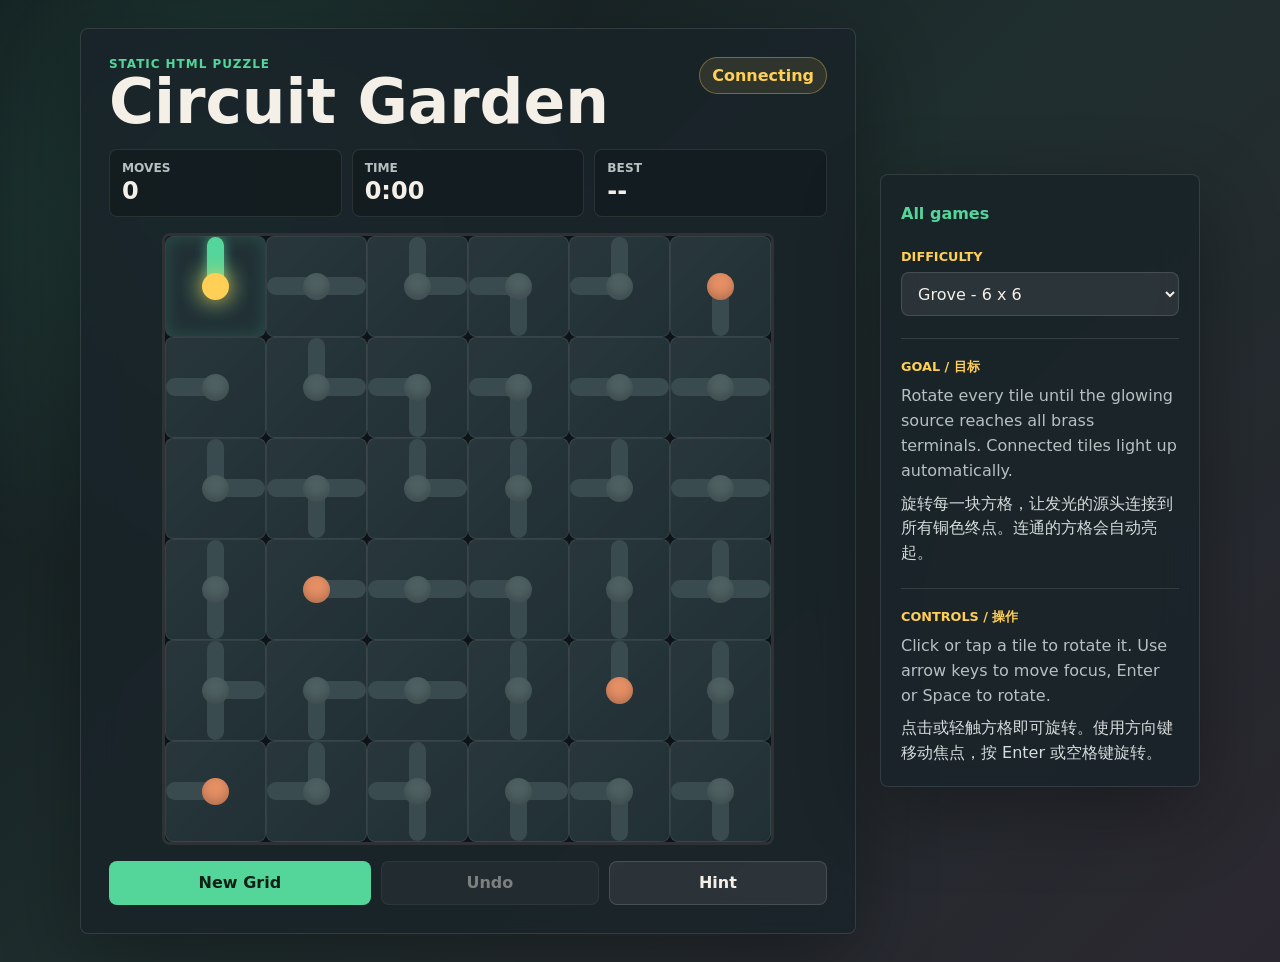
==== circuit-garden/index.html @ eea0f111 "Add puzzle arcade home page" ====
<!doctype html>
<html lang="en">
  <head>
    <meta charset="utf-8">
    <meta name="viewport" content="width=device-width, initial-scale=1">
    <meta name="theme-color" content="#14213d">
    <title>Circuit Garden</title>
    <link rel="stylesheet" href="styles.css">
  </head>
  <body>
    <main class="shell">
      <section class="game-panel" aria-labelledby="game-title">
        <header class="topbar">
          <div>
            <p class="eyebrow">Static HTML puzzle</p>
            <h1 id="game-title">Circuit Garden</h1>
          </div>
          <div class="status-pill" id="status-pill" aria-live="polite">Ready</div>
        </header>

        <div class="hud" aria-label="Game stats">
          <div>
            <span>Moves</span>
            <strong id="moves">0</strong>
          </div>
          <div>
            <span>Time</span>
            <strong id="time">0:00</strong>
          </div>
          <div>
            <span>Best</span>
            <strong id="best">--</strong>
          </div>
        </div>

        <div class="board-wrap">
          <div id="board" class="board" role="grid" aria-label="Circuit puzzle board"></div>
          <div id="win-screen" class="win-screen" hidden>
            <div>
              <p>Grid complete</p>
              <strong id="win-score">0 moves</strong>
            </div>
          </div>
        </div>

        <div class="controls" aria-label="Puzzle controls">
          <button id="new-game" class="primary" type="button">New Grid</button>
          <button id="undo" type="button">Undo</button>
          <button id="hint" type="button">Hint</button>
        </div>
      </section>

      <aside class="side-panel" aria-label="Settings and how to play">
        <a class="home-link" href="../">All games</a>

        <div class="setting">
          <label for="difficulty">Difficulty</label>
          <select id="difficulty">
            <option value="5">Sprout - 5 x 5</option>
            <option value="6" selected>Grove - 6 x 6</option>
            <option value="7">Canopy - 7 x 7</option>
          </select>
        </div>

        <div class="rules">
          <h2>Goal / 目标</h2>
          <p>Rotate every tile until the glowing source reaches all brass terminals. Connected tiles light up automatically.</p>
          <p lang="zh-Hans" class="zh">旋转每一块方格，让发光的源头连接到所有铜色终点。连通的方格会自动亮起。</p>
        </div>

        <div class="rules compact">
          <h2>Controls / 操作</h2>
          <p>Click or tap a tile to rotate it. Use arrow keys to move focus, Enter or Space to rotate.</p>
          <p lang="zh-Hans" class="zh">点击或轻触方格即可旋转。使用方向键移动焦点，按 Enter 或空格键旋转。</p>
        </div>
      </aside>
    </main>

    <script src="game.js"></script>
  </body>
</html>
---- circuit-garden/styles.css ----
:root {
  color-scheme: dark;
  --ink: #f4f0e8;
  --muted: #b7c0c1;
  --bg: #11181c;
  --panel: #192429;
  --panel-2: #213035;
  --line: #394b4e;
  --source: #ffcf56;
  --power: #54d69b;
  --terminal: #e58f65;
  --shadow: rgba(0, 0, 0, 0.32);
}

* {
  box-sizing: border-box;
}

body {
  min-height: 100vh;
  margin: 0;
  font-family: Inter, ui-sans-serif, system-ui, -apple-system, BlinkMacSystemFont, "Segoe UI", sans-serif;
  color: var(--ink);
  background:
    radial-gradient(circle at 15% 18%, rgba(84, 214, 155, 0.16), transparent 26rem),
    linear-gradient(135deg, #11181c 0%, #1f2e2e 48%, #2b2730 100%);
}

button,
select {
  font: inherit;
}

.shell {
  width: min(1120px, calc(100vw - 28px));
  min-height: 100vh;
  margin: 0 auto;
  display: grid;
  grid-template-columns: minmax(0, 1fr) 320px;
  gap: 24px;
  align-items: center;
  padding: 28px 0;
}

.game-panel,
.side-panel {
  border: 1px solid rgba(244, 240, 232, 0.12);
  background: rgba(25, 36, 41, 0.86);
  box-shadow: 0 24px 80px var(--shadow);
  backdrop-filter: blur(18px);
}

.game-panel {
  border-radius: 8px;
  padding: clamp(16px, 3vw, 28px);
}

.side-panel {
  border-radius: 8px;
  padding: 20px;
}

.topbar {
  display: flex;
  justify-content: space-between;
  align-items: start;
  gap: 16px;
  margin-bottom: 18px;
}

.eyebrow,
h1,
h2,
p {
  margin: 0;
}

.eyebrow {
  color: var(--power);
  font-size: 0.75rem;
  font-weight: 800;
  letter-spacing: 0.08em;
  text-transform: uppercase;
}

h1 {
  margin-top: 3px;
  font-size: clamp(2rem, 4.8vw, 4.7rem);
  line-height: 0.92;
  letter-spacing: 0;
}

.status-pill {
  min-width: 98px;
  border: 1px solid rgba(255, 207, 86, 0.35);
  border-radius: 999px;
  padding: 8px 12px;
  color: var(--source);
  background: rgba(255, 207, 86, 0.1);
  text-align: center;
  font-weight: 800;
  white-space: nowrap;
}

.hud {
  display: grid;
  grid-template-columns: repeat(3, 1fr);
  gap: 10px;
  margin-bottom: 16px;
}

.hud div {
  min-width: 0;
  border: 1px solid rgba(244, 240, 232, 0.1);
  border-radius: 8px;
  padding: 11px 12px;
  background: rgba(17, 24, 28, 0.6);
}

.hud span {
  display: block;
  color: var(--muted);
  font-size: 0.76rem;
  font-weight: 800;
  text-transform: uppercase;
}

.hud strong {
  display: block;
  margin-top: 2px;
  font-size: clamp(1.1rem, 2.2vw, 1.5rem);
}

.board-wrap {
  position: relative;
}

.board {
  display: grid;
  grid-template-columns: repeat(var(--size), 1fr);
  width: min(68vh, 100%);
  max-width: 700px;
  aspect-ratio: 1;
  margin: 0 auto;
  border: 3px solid rgba(244, 240, 232, 0.14);
  border-radius: 8px;
  overflow: hidden;
  background: #0d1316;
}

.tile {
  position: relative;
  display: grid;
  place-items: center;
  aspect-ratio: 1;
  border: 1px solid rgba(244, 240, 232, 0.08);
  background:
    linear-gradient(135deg, rgba(255, 255, 255, 0.035), transparent),
    var(--panel-2);
  cursor: pointer;
  transition: background 160ms ease, box-shadow 160ms ease;
}

.tile:focus-visible {
  z-index: 2;
  outline: 3px solid var(--source);
  outline-offset: -3px;
}

.tile.powered {
  background:
    radial-gradient(circle at center, rgba(84, 214, 155, 0.2), transparent 54%),
    var(--panel-2);
  box-shadow: inset 0 0 18px rgba(84, 214, 155, 0.18);
}

.tile.hinted {
  animation: hintPulse 900ms ease 2;
}

.stem {
  position: absolute;
  background: var(--line);
  border-radius: 999px;
  transition: background 160ms ease, box-shadow 160ms ease;
}

.powered .stem {
  background: var(--power);
  box-shadow: 0 0 12px rgba(84, 214, 155, 0.68);
}

.stem.n,
.stem.s {
  width: 18%;
  height: 50%;
  left: 41%;
}

.stem.e,
.stem.w {
  width: 50%;
  height: 18%;
  top: 41%;
}

.stem.n {
  top: 0;
}

.stem.s {
  bottom: 0;
}

.stem.e {
  right: 0;
}

.stem.w {
  left: 0;
}

.hub {
  width: 38%;
  aspect-ratio: 1;
  border-radius: 50%;
  background: #4e6062;
  box-shadow: inset 0 -4px 10px rgba(0, 0, 0, 0.22);
  z-index: 1;
}

.powered .hub {
  background: var(--power);
  box-shadow: 0 0 18px rgba(84, 214, 155, 0.74);
}

.source .hub {
  background: var(--source);
  box-shadow: 0 0 20px rgba(255, 207, 86, 0.85);
}

.terminal .hub {
  background: var(--terminal);
}

.terminal.powered .hub {
  background: linear-gradient(135deg, var(--terminal), var(--source));
}

.win-screen {
  position: absolute;
  inset: 0;
  display: grid;
  place-items: center;
  border-radius: 8px;
  background: rgba(9, 13, 15, 0.72);
  backdrop-filter: blur(8px);
}

.win-screen[hidden] {
  display: none;
}

.win-screen div {
  width: min(320px, 82%);
  border: 1px solid rgba(255, 207, 86, 0.35);
  border-radius: 8px;
  padding: 22px;
  background: rgba(25, 36, 41, 0.94);
  text-align: center;
}

.win-screen p {
  color: var(--power);
  font-weight: 900;
  text-transform: uppercase;
}

.win-screen strong {
  display: block;
  margin-top: 6px;
  font-size: 2rem;
}

.controls {
  display: grid;
  grid-template-columns: 1.2fr 1fr 1fr;
  gap: 10px;
  margin-top: 16px;
}

button,
select {
  min-height: 44px;
  border: 1px solid rgba(244, 240, 232, 0.14);
  border-radius: 8px;
  color: var(--ink);
  background: rgba(244, 240, 232, 0.08);
}

button {
  padding: 0 14px;
  cursor: pointer;
  font-weight: 850;
}

button:hover {
  background: rgba(244, 240, 232, 0.14);
}

button:disabled {
  cursor: not-allowed;
  opacity: 0.45;
}

.primary {
  color: #102016;
  background: var(--power);
  border-color: transparent;
}

.primary:hover {
  background: #79e3b3;
}

.setting {
  display: grid;
  gap: 8px;
}

.home-link {
  display: inline-flex;
  align-items: center;
  min-height: 36px;
  margin-bottom: 18px;
  color: var(--power);
  font-weight: 850;
  text-decoration: none;
}

.home-link:hover {
  text-decoration: underline;
}

label,
.rules h2 {
  color: var(--source);
  font-size: 0.8rem;
  font-weight: 900;
  text-transform: uppercase;
}

select {
  width: 100%;
  padding: 0 12px;
}

.rules {
  margin-top: 22px;
  padding-top: 20px;
  border-top: 1px solid rgba(244, 240, 232, 0.12);
}

.rules p {
  margin-top: 8px;
  color: var(--muted);
  line-height: 1.55;
}

.rules .zh {
  color: #d7dddc;
}

@keyframes hintPulse {
  0%,
  100% {
    box-shadow: inset 0 0 18px rgba(255, 207, 86, 0);
  }

  50% {
    box-shadow: inset 0 0 28px rgba(255, 207, 86, 0.75);
  }
}

@media (max-width: 900px) {
  .shell {
    grid-template-columns: 1fr;
    align-items: start;
  }

  .side-panel {
    order: -1;
  }
}

@media (max-width: 560px) {
  .shell {
    width: min(100vw - 18px, 480px);
    padding: 9px 0 18px;
    gap: 10px;
  }

  .game-panel,
  .side-panel {
    padding: 14px;
  }

  .topbar {
    align-items: stretch;
    flex-direction: column;
    gap: 10px;
  }

  .status-pill {
    width: fit-content;
  }

  .hud,
  .controls {
    gap: 8px;
  }

  button {
    padding: 0 8px;
  }
}
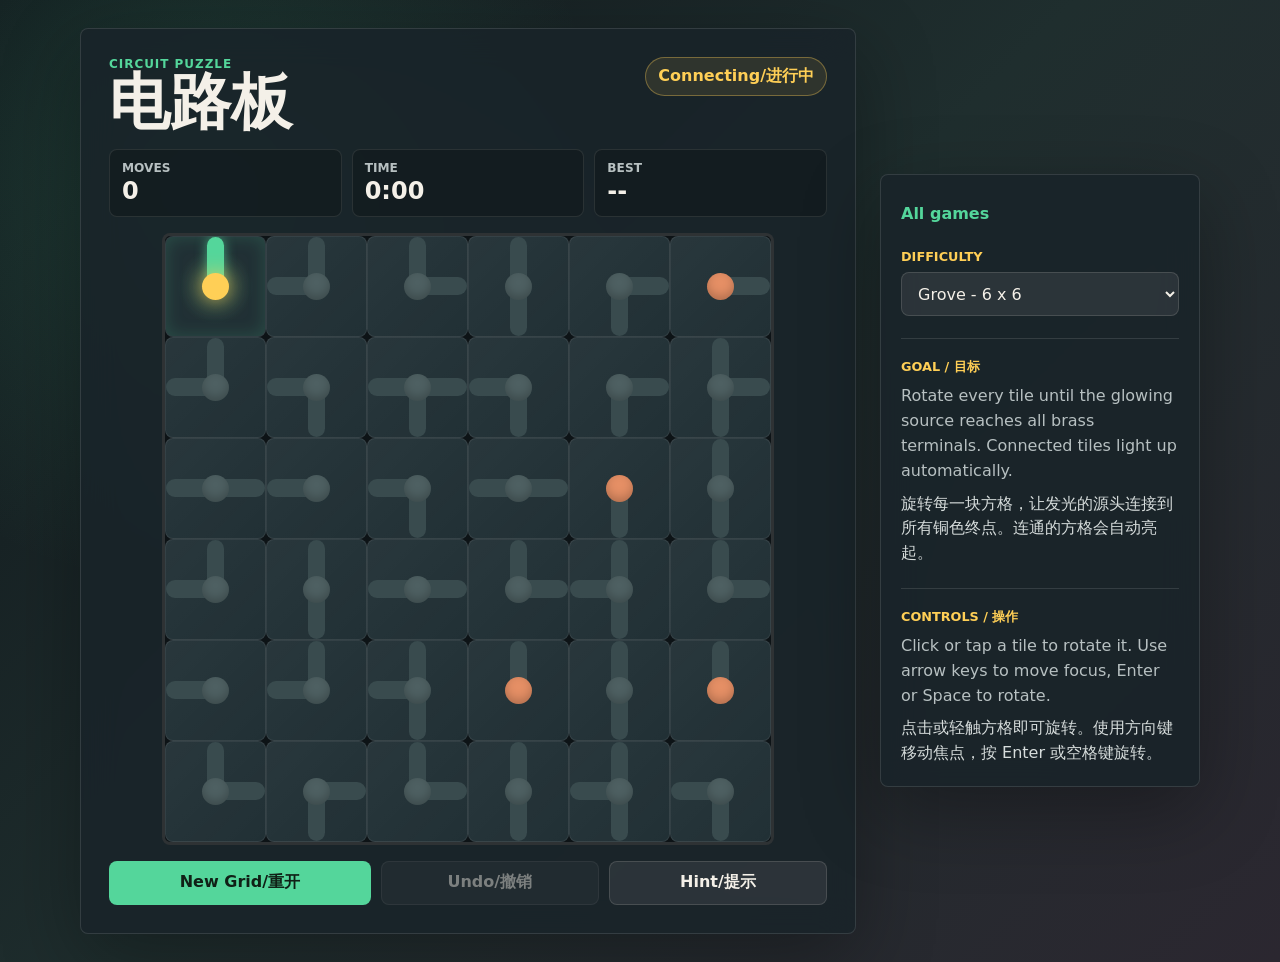
==== commit ec526421: "Add number puzzle game" ====
--- a/circuit-garden/index.html
+++ b/circuit-garden/index.html
@@ -4,7 +4,7 @@
     <meta charset="utf-8">
     <meta name="viewport" content="width=device-width, initial-scale=1">
     <meta name="theme-color" content="#14213d">
-    <title>Circuit Garden</title>
+    <title>Circuit Puzzle</title>
     <link rel="stylesheet" href="styles.css">
   </head>
   <body>
@@ -12,8 +12,8 @@
       <section class="game-panel" aria-labelledby="game-title">
         <header class="topbar">
           <div>
-            <p class="eyebrow">Static HTML puzzle</p>
-            <h1 id="game-title">Circuit Garden</h1>
+            <p class="eyebrow">Circuit puzzle</p>
+            <h1 id="game-title">电路板</h1>
           </div>
           <div class="status-pill" id="status-pill" aria-live="polite">Ready</div>
         </header>
@@ -44,9 +44,9 @@
         </div>
 
         <div class="controls" aria-label="Puzzle controls">
-          <button id="new-game" class="primary" type="button">New Grid</button>
-          <button id="undo" type="button">Undo</button>
-          <button id="hint" type="button">Hint</button>
+          <button id="new-game" class="primary" type="button">New Grid/重开</button>
+          <button id="undo" type="button">Undo/撤销</button>
+          <button id="hint" type="button">Hint/提示</button>
         </div>
       </section>
 
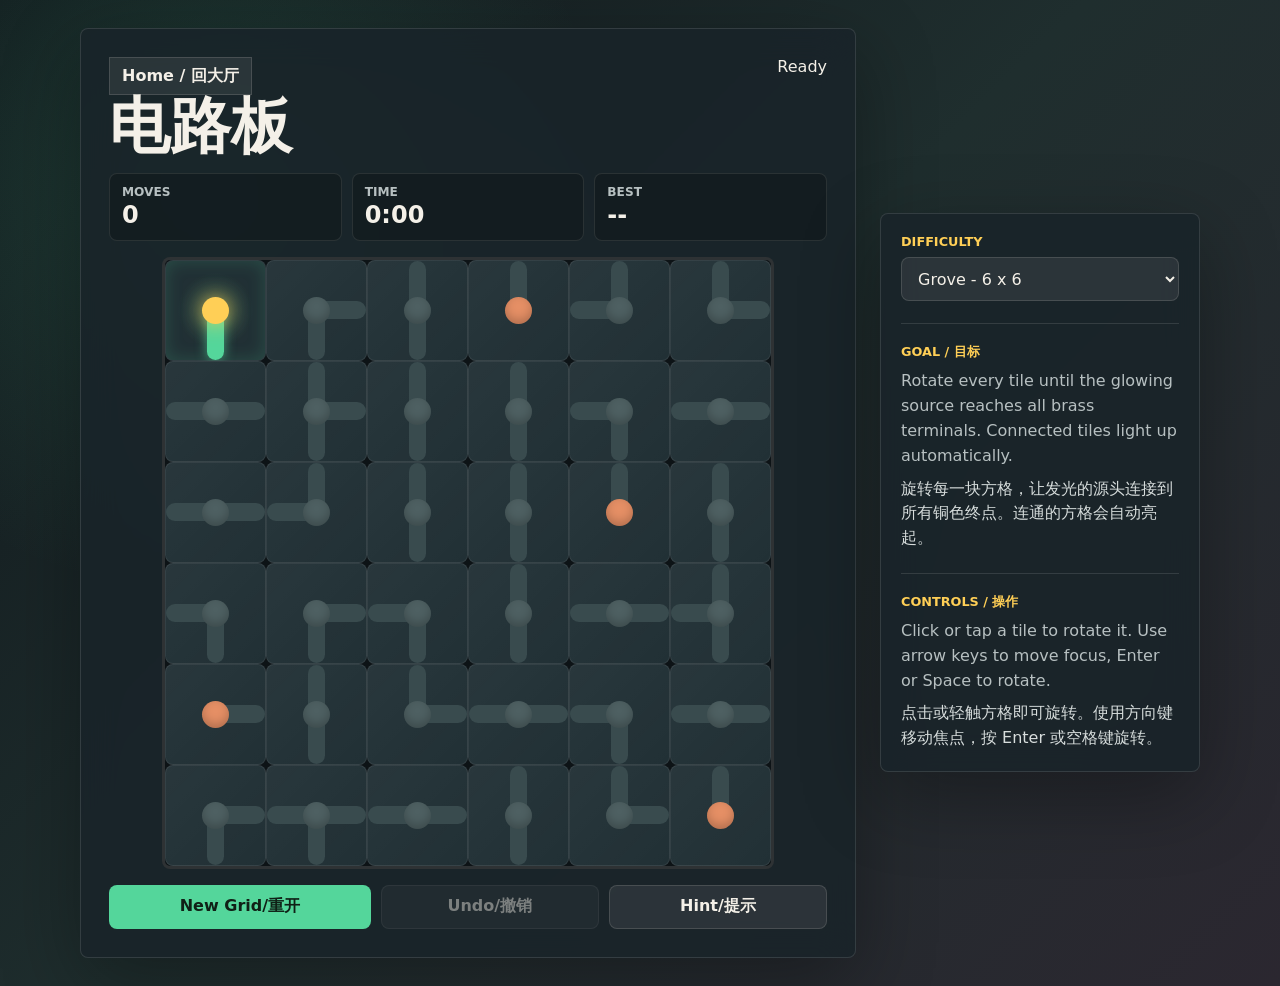
==== commit 4de03178: "time app" ====
--- a/circuit-garden/index.html
+++ b/circuit-garden/index.html
@@ -12,10 +12,12 @@
       <section class="game-panel" aria-labelledby="game-title">
         <header class="topbar">
           <div>
-            <p class="eyebrow">Circuit puzzle</p>
+            <a class="home" href="../" aria-label="Home / 回大厅">Home / 回大厅</a>
             <h1 id="game-title">电路板</h1>
           </div>
-          <div class="status-pill" id="status-pill" aria-live="polite">Ready</div>
+          <div class="top-actions">
+            <div class="status-pill" id="status-pill" aria-live="polite">Ready</div>
+          </div>
         </header>
 
         <div class="hud" aria-label="Game stats">
@@ -51,8 +53,6 @@
       </section>
 
       <aside class="side-panel" aria-label="Settings and how to play">
-        <a class="home-link" href="../">All games</a>
-
         <div class="setting">
           <label for="difficulty">Difficulty</label>
           <select id="difficulty">
--- a/circuit-garden/styles.css
+++ b/circuit-garden/styles.css
@@ -68,6 +68,31 @@
   margin-bottom: 18px;
 }
 
+.top-actions {
+  display: flex;
+  flex-wrap: wrap;
+  justify-content: flex-end;
+  gap: 8px;
+}
+
+.home {
+  min-height: 38px;
+  display: inline-grid;
+  place-items: center;
+  border: 1px solid rgba(244, 240, 232, 0.14);
+  padding: 0 12px;
+  color: var(--ink);
+  background: rgba(244, 240, 232, 0.08);
+  font-weight: 700;
+  text-decoration: none;
+  white-space: nowrap;
+}
+
+.home:hover {
+  border-color: rgba(84, 214, 155, 0.55);
+  background: rgba(84, 214, 155, 0.14);
+}
+
 .eyebrow,
 h1,
 h2,
@@ -88,18 +113,6 @@
   font-size: clamp(2rem, 4.8vw, 4.7rem);
   line-height: 0.92;
   letter-spacing: 0;
-}
-
-.status-pill {
-  min-width: 98px;
-  border: 1px solid rgba(255, 207, 86, 0.35);
-  border-radius: 999px;
-  padding: 8px 12px;
-  color: var(--source);
-  background: rgba(255, 207, 86, 0.1);
-  text-align: center;
-  font-weight: 800;
-  white-space: nowrap;
 }
 
 .hud {
@@ -328,20 +341,6 @@
   gap: 8px;
 }
 
-.home-link {
-  display: inline-flex;
-  align-items: center;
-  min-height: 36px;
-  margin-bottom: 18px;
-  color: var(--power);
-  font-weight: 850;
-  text-decoration: none;
-}
-
-.home-link:hover {
-  text-decoration: underline;
-}
-
 label,
 .rules h2 {
   color: var(--source);
@@ -387,10 +386,6 @@
     grid-template-columns: 1fr;
     align-items: start;
   }
-
-  .side-panel {
-    order: -1;
-  }
 }
 
 @media (max-width: 560px) {
@@ -411,10 +406,6 @@
     gap: 10px;
   }
 
-  .status-pill {
-    width: fit-content;
-  }
-
   .hud,
   .controls {
     gap: 8px;
